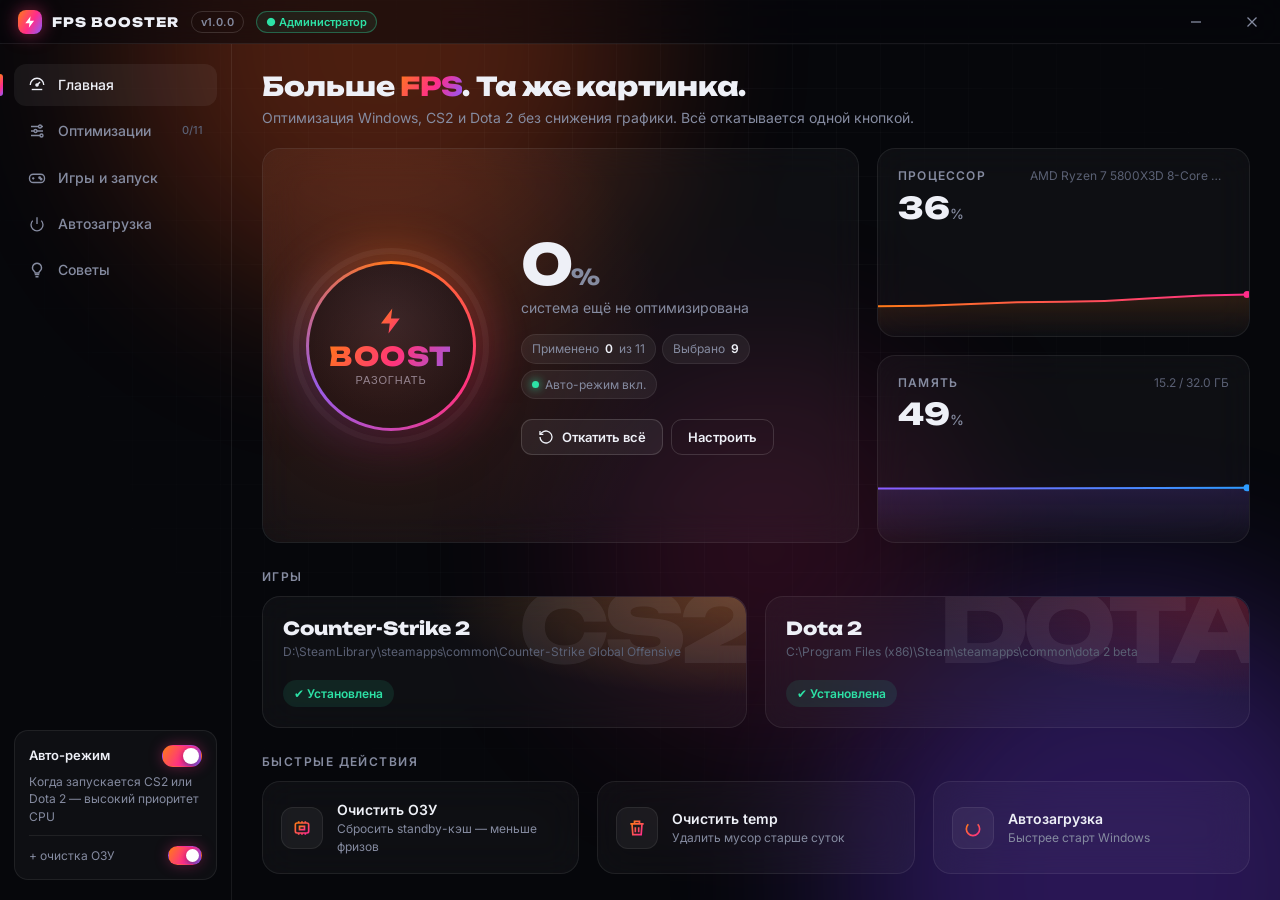
==== fps_booster/ui/index.html @ b32ee689 "Add FPS Booster app for CS2 and Dota 2 Windows app that raises FPS and overall PC responsiveness wit" ====
<!doctype html>
<html lang="ru">
<head>
<meta charset="utf-8">
<meta name="viewport" content="width=device-width, initial-scale=1">
<title>FPS Booster</title>
<link rel="preconnect" href="https://fonts.googleapis.com">
<link rel="preconnect" href="https://fonts.gstatic.com" crossorigin>
<link href="https://fonts.googleapis.com/css2?family=Inter:wght@400;500;600;700&family=Unbounded:wght@600;800&display=swap" rel="stylesheet">
<style>
:root {
  --bg: #06070b;
  --panel: rgba(255, 255, 255, .035);
  --panel-2: rgba(255, 255, 255, .06);
  --border: rgba(255, 255, 255, .075);
  --border-strong: rgba(255, 255, 255, .14);
  --text: #eef0f7;
  --muted: #858ba0;
  --dim: #5a6074;
  --a1: #ff7a18;
  --a2: #ff2d8a;
  --a3: #8b5cff;
  --good: #2de2a6;
  --bad: #ff4d6d;
  --warn: #ffc24b;
  --grad: linear-gradient(120deg, var(--a1), var(--a2) 55%, var(--a3));
  --radius: 18px;
  --font: "Inter", "Segoe UI Variable Text", "Segoe UI", system-ui, sans-serif;
  --display: "Unbounded", "Segoe UI Variable Display", "Segoe UI", sans-serif;
}
* { box-sizing: border-box; margin: 0; padding: 0; }
html, body { height: 100%; }
body {
  background: var(--bg);
  color: var(--text);
  font: 14px/1.45 var(--font);
  overflow: hidden;
  user-select: none;
  -webkit-font-smoothing: antialiased;
}
/* фон: мягкие цветные пятна + сетка */
.backdrop { position: fixed; inset: 0; z-index: -1; overflow: hidden; }
.blob { position: absolute; border-radius: 50%; filter: blur(90px); opacity: .55; animation: drift 22s ease-in-out infinite alternate; }
.blob.b1 { width: 520px; height: 520px; background: #ff5a1f; top: -220px; left: 120px; opacity: .28; }
.blob.b2 { width: 560px; height: 560px; background: #7b3dff; bottom: -260px; right: -120px; opacity: .3; animation-delay: -8s; }
.blob.b3 { width: 380px; height: 380px; background: #ff2d8a; top: 40%; left: 45%; opacity: .14; animation-delay: -14s; }
@keyframes drift { to { transform: translate(60px, 40px) scale(1.12); } }
.grid {
  position: absolute; inset: 0;
  background-image: linear-gradient(rgba(255,255,255,.025) 1px, transparent 1px),
                    linear-gradient(90deg, rgba(255,255,255,.025) 1px, transparent 1px);
  background-size: 44px 44px;
  mask-image: radial-gradient(ellipse at 50% 30%, #000 20%, transparent 75%);
}

/* каркас */
.app { display: grid; grid-template-rows: 44px 1fr; height: 100vh; }
.titlebar {
  display: flex; align-items: center; gap: 12px; padding: 0 6px 0 18px;
  border-bottom: 1px solid var(--border);
  background: rgba(6, 7, 11, .55); backdrop-filter: blur(20px);
}
.logo { display: flex; align-items: center; gap: 10px; font: 800 13px var(--display); letter-spacing: .08em; }
.logo-mark {
  width: 24px; height: 24px; border-radius: 8px; background: var(--grad);
  display: grid; place-items: center; box-shadow: 0 0 18px rgba(255, 60, 120, .5);
}
.logo-mark svg { width: 14px; height: 14px; }
.badge {
  font: 600 11px var(--font); padding: 3px 9px; border-radius: 99px;
  border: 1px solid var(--border-strong); color: var(--muted);
}
.badge.good { color: var(--good); border-color: rgba(45, 226, 166, .35); background: rgba(45, 226, 166, .08); }
.badge.warn { color: var(--warn); border-color: rgba(255, 194, 75, .35); background: rgba(255, 194, 75, .08); }
.titlebar .spacer { flex: 1; align-self: stretch; }
.win-btn {
  width: 44px; height: 32px; border: 0; border-radius: 8px; background: transparent;
  color: var(--muted); display: grid; place-items: center; cursor: pointer; transition: .15s;
}
.win-btn:hover { background: var(--panel-2); color: var(--text); }
.win-btn.close:hover { background: #e81123; color: #fff; }

.body { display: grid; grid-template-columns: 232px 1fr; min-height: 0; }

/* боковое меню */
.sidebar { padding: 20px 14px; display: flex; flex-direction: column; gap: 4px; border-right: 1px solid var(--border); }
.nav {
  display: flex; align-items: center; gap: 12px; padding: 11px 14px; border-radius: 12px;
  color: var(--muted); cursor: pointer; font-weight: 500; transition: .18s; position: relative;
}
.nav svg { width: 18px; height: 18px; flex: none; }
.nav:hover { color: var(--text); background: var(--panel); }
.nav.active { color: var(--text); background: var(--panel-2); }
.nav.active::before {
  content: ""; position: absolute; left: -14px; top: 10px; bottom: 10px; width: 3px;
  border-radius: 0 3px 3px 0; background: var(--grad);
}
.nav .count { margin-left: auto; font-size: 11px; color: var(--dim); }
.side-foot { margin-top: auto; }
.auto-card {
  padding: 14px; border-radius: 14px; background: var(--panel); border: 1px solid var(--border);
}
.auto-card .row { display: flex; align-items: center; justify-content: space-between; gap: 10px; }
.auto-card h4 { font-size: 13px; font-weight: 600; }
.auto-card p { font-size: 12px; color: var(--muted); margin-top: 6px; }
.auto-card .sub { margin-top: 10px; padding-top: 10px; border-top: 1px solid var(--border); font-size: 12px; color: var(--muted); }

/* переключатель */
.switch { position: relative; width: 40px; height: 22px; flex: none; cursor: pointer; }
.switch input { display: none; }
.switch i {
  position: absolute; inset: 0; border-radius: 99px; background: rgba(255,255,255,.1);
  transition: .25s; border: 1px solid var(--border);
}
.switch i::after {
  content: ""; position: absolute; top: 2px; left: 2px; width: 16px; height: 16px; border-radius: 50%;
  background: #fff; transition: .25s cubic-bezier(.4, 1.4, .6, 1); box-shadow: 0 2px 6px rgba(0,0,0,.4);
}
.switch input:checked + i { background: var(--grad); border-color: transparent; box-shadow: 0 0 14px rgba(255, 45, 138, .35); }
.switch input:checked + i::after { transform: translateX(18px); }
.switch input:disabled + i { opacity: .35; cursor: not-allowed; }
.switch.sm { width: 34px; height: 19px; }
.switch.sm i::after { width: 13px; height: 13px; }
.switch.sm input:checked + i::after { transform: translateX(15px); }

/* страницы */
.main { overflow-y: auto; padding: 26px 30px 30px; scroll-behavior: smooth; }
.main::-webkit-scrollbar { width: 10px; }
.main::-webkit-scrollbar-thumb { background: rgba(255,255,255,.08); border-radius: 10px; border: 3px solid transparent; background-clip: padding-box; }
.page { display: none; animation: enter .45s cubic-bezier(.2, .8, .2, 1); }
.page.active { display: block; }
@keyframes enter { from { opacity: 0; transform: translateY(10px); } }
.page-head { display: flex; align-items: flex-end; justify-content: space-between; gap: 16px; margin-bottom: 20px; }
h1 { font: 800 26px var(--display); letter-spacing: -.01em; }
h1 .g, .g { background: var(--grad); -webkit-background-clip: text; background-clip: text; color: transparent; }
.lead { color: var(--muted); margin-top: 6px; }
h3 { font: 600 12px var(--font); text-transform: uppercase; letter-spacing: .12em; color: var(--muted); margin: 26px 0 12px; }

.card {
  background: var(--panel); border: 1px solid var(--border); border-radius: var(--radius);
  backdrop-filter: blur(18px); position: relative;
}

/* главная */
.dash { display: grid; grid-template-columns: 1.6fr 1fr; gap: 18px; }
.hero { padding: 28px; display: flex; align-items: center; gap: 30px; overflow: hidden; }
.hero::after {
  content: ""; position: absolute; inset: 0; border-radius: inherit; pointer-events: none;
  background: radial-gradient(circle at 20% 50%, rgba(255, 90, 40, .16), transparent 55%);
}
.boost-wrap { position: relative; width: 200px; height: 200px; flex: none; }
.ring-svg { position: absolute; inset: 0; transform: rotate(-90deg); }
.ring-svg circle { fill: none; stroke-width: 6; }
.ring-svg .track { stroke: rgba(255,255,255,.06); }
.ring-svg .val { stroke: url(#ringGrad); stroke-linecap: round; transition: stroke-dashoffset 1.2s cubic-bezier(.2, .8, .2, 1); filter: drop-shadow(0 0 6px rgba(255, 60, 130, .6)); }
.boost {
  position: absolute; inset: 18px; border-radius: 50%; border: 0; cursor: pointer;
  background: radial-gradient(circle at 50% 35%, #1b1d27, #0b0c12 70%);
  color: var(--text); display: grid; place-items: center; isolation: isolate;
  transition: transform .25s cubic-bezier(.3, 1.5, .5, 1);
  box-shadow: 0 20px 50px rgba(0,0,0,.5), inset 0 1px 0 rgba(255,255,255,.08);
}
.boost::before {
  content: ""; position: absolute; inset: -3px; border-radius: 50%; z-index: -1;
  background: conic-gradient(from 0deg, var(--a1), var(--a2), var(--a3), var(--a1));
  animation: spin 4s linear infinite;
}
.boost::after {
  content: ""; position: absolute; inset: 0; border-radius: 50%; z-index: -1;
  background: radial-gradient(circle at 50% 35%, #1b1d27, #0b0c12 70%);
}
.boost-glow {
  position: absolute; inset: 10px; border-radius: 50%; background: conic-gradient(var(--a1), var(--a2), var(--a3), var(--a1));
  filter: blur(26px); opacity: .45; animation: spin 4s linear infinite, pulse 2.6s ease-in-out infinite;
}
@keyframes spin { to { transform: rotate(360deg); } }
@keyframes pulse { 50% { opacity: .75; } }
.boost:hover { transform: scale(1.04); }
.boost:active { transform: scale(.97); }
.boost .label { font: 800 26px var(--display); letter-spacing: .06em; background: var(--grad); -webkit-background-clip: text; background-clip: text; color: transparent; }
.boost .sub { font-size: 11px; color: var(--muted); margin-top: 2px; letter-spacing: .08em; text-transform: uppercase; }
.boost .inner { display: grid; justify-items: center; }
.boost svg.bolt { width: 30px; height: 30px; margin-bottom: 4px; }
.boost.busy::before { animation-duration: .8s; }
.boost.busy .boost-glow { animation-duration: .8s; }
.boost:disabled { cursor: progress; }
.hero-info { position: relative; z-index: 1; min-width: 0; }
.score { font: 800 56px/1 var(--display); letter-spacing: -.03em; }
.score small { font-size: 22px; color: var(--muted); }
.hero-info .lbl { color: var(--muted); margin-top: 6px; }
.hero-info .chips { display: flex; flex-wrap: wrap; gap: 6px; margin-top: 16px; }
.chip {
  font-size: 12px; padding: 5px 10px; border-radius: 99px; background: var(--panel-2);
  border: 1px solid var(--border); color: var(--muted); display: inline-flex; align-items: center; gap: 6px;
}
.chip b { color: var(--text); font-weight: 600; }
.dot { width: 7px; height: 7px; border-radius: 50%; background: var(--dim); display: inline-block; }
.dot.on { background: var(--good); box-shadow: 0 0 10px var(--good); animation: blink 1.6s infinite; }
@keyframes blink { 50% { opacity: .45; } }
.hero-actions { display: flex; gap: 8px; margin-top: 20px; }

.btn {
  border: 1px solid var(--border-strong); background: var(--panel-2); color: var(--text);
  padding: 9px 16px; border-radius: 11px; font: 600 13px var(--font); cursor: pointer;
  display: inline-flex; align-items: center; gap: 8px; transition: .18s; white-space: nowrap;
}
.btn svg { width: 16px; height: 16px; }
.btn:hover { background: rgba(255,255,255,.1); transform: translateY(-1px); }
.btn:disabled { opacity: .45; pointer-events: none; }
.btn.primary { background: var(--grad); border-color: transparent; color: #fff; box-shadow: 0 8px 24px rgba(255, 45, 138, .3); }
.btn.ghost { background: transparent; }

.stats { display: grid; grid-template-rows: 1fr 1fr; gap: 18px; }
.stat { padding: 18px 20px 0; overflow: hidden; display: flex; flex-direction: column; }
.stat .top { display: flex; justify-content: space-between; align-items: baseline; }
.stat .name { color: var(--muted); font-size: 12px; font-weight: 600; letter-spacing: .1em; text-transform: uppercase; }
.stat .val { font: 800 30px var(--display); margin-top: 4px; }
.stat .val small { font-size: 14px; color: var(--muted); font-family: var(--font); font-weight: 500; }
.stat .meta { color: var(--dim); font-size: 12px; white-space: nowrap; overflow: hidden; text-overflow: ellipsis; max-width: 60%; }
.stat canvas { width: calc(100% + 40px); margin: auto -20px 0; flex: 1; min-height: 60px; max-height: 110px; display: block; }

.games { display: grid; grid-template-columns: 1fr 1fr; gap: 18px; }
.game {
  padding: 20px; overflow: hidden; min-height: 132px; display: flex; flex-direction: column; justify-content: space-between;
}
.game::before {
  content: ""; position: absolute; inset: 0; border-radius: inherit; opacity: .9; pointer-events: none;
}
.game.cs2::before { background: radial-gradient(120% 140% at 100% 0%, rgba(255, 170, 40, .28), transparent 55%); }
.game.dota2::before { background: radial-gradient(120% 140% at 100% 0%, rgba(230, 40, 40, .3), transparent 55%); }
.game .emblem {
  position: absolute; right: -10px; top: -18px; font: 800 96px/1 var(--display); letter-spacing: -.06em;
  opacity: .07; pointer-events: none;
}
.game .gname { font: 800 18px var(--display); position: relative; }
.game .gpath { font-size: 12px; color: var(--dim); margin-top: 4px; white-space: nowrap; overflow: hidden; text-overflow: ellipsis; position: relative; }
.game .gstatus { display: flex; gap: 8px; flex-wrap: wrap; position: relative; margin-top: 16px; }
.pill { font-size: 12px; font-weight: 600; padding: 5px 11px; border-radius: 99px; display: inline-flex; align-items: center; gap: 7px; }
.pill.good { background: rgba(45, 226, 166, .1); color: var(--good); }
.pill.bad { background: rgba(255, 77, 109, .1); color: var(--bad); }
.pill.hot { background: var(--grad); color: #fff; box-shadow: 0 6px 18px rgba(255, 45, 138, .35); }
.pill.mut { background: var(--panel-2); color: var(--muted); }

.quick { display: grid; grid-template-columns: repeat(3, 1fr); gap: 18px; }
.tile { padding: 18px; cursor: pointer; transition: .2s; display: flex; gap: 14px; align-items: center; }
.tile:hover { border-color: var(--border-strong); transform: translateY(-2px); background: var(--panel-2); }
.tile .ic {
  width: 42px; height: 42px; border-radius: 12px; display: grid; place-items: center; flex: none;
  background: rgba(255,255,255,.05); border: 1px solid var(--border);
}
.tile .ic svg { width: 20px; height: 20px; }
.tile h4 { font-size: 14px; font-weight: 600; }
.tile p { font-size: 12px; color: var(--muted); }

.feed { padding: 6px 0; max-height: 240px; overflow-y: auto; font-size: 13px; }
.feed::-webkit-scrollbar { width: 8px; }
.feed::-webkit-scrollbar-thumb { background: rgba(255,255,255,.08); border-radius: 8px; }
.feed .ln { display: flex; gap: 12px; padding: 6px 18px; animation: enter .3s; }
.feed .ln .t { color: var(--dim); font-variant-numeric: tabular-nums; flex: none; font-size: 12px; padding-top: 1px; }
.feed .ln.ok .m { color: var(--good); }
.feed .ln.err .m { color: var(--bad); }
.feed .ln.warn .m { color: var(--warn); }
.feed .ln.head .m { font-weight: 700; background: var(--grad); -webkit-background-clip: text; background-clip: text; color: transparent; }
.feed .empty { color: var(--dim); padding: 14px 18px; }

/* оптимизации */
.tw-grid { display: grid; grid-template-columns: 1fr 1fr; gap: 12px; }
.tw {
  padding: 16px 18px; display: flex; gap: 14px; align-items: flex-start; transition: .2s; cursor: pointer;
}
.tw:hover { border-color: var(--border-strong); }
.tw.on { border-color: rgba(255, 60, 130, .35); background: linear-gradient(135deg, rgba(255, 110, 40, .07), rgba(139, 92, 255, .06)); }
.tw.off-avail { opacity: .45; cursor: default; }
.tw .body2 { flex: 1; min-width: 0; }
.tw h4 { font-size: 14px; font-weight: 600; }
.tw .tags { display: flex; gap: 6px; flex-wrap: wrap; margin-top: 7px; }
.tw .tags:empty { display: none; }
.tw p { font-size: 12.5px; color: var(--muted); margin-top: 5px; }
.tag { font-size: 10.5px; font-weight: 600; padding: 2px 7px; border-radius: 6px; background: var(--panel-2); color: var(--muted); letter-spacing: .02em; }
.tag.applied { background: rgba(45, 226, 166, .12); color: var(--good); }
.tag.lock { background: rgba(255, 194, 75, .12); color: var(--warn); }

/* игры */
.launch { padding: 20px; margin-bottom: 14px; }
.launch-row { display: flex; gap: 10px; margin-top: 14px; }
.code {
  flex: 1; font: 500 14px "Cascadia Code", Consolas, monospace; padding: 12px 14px; border-radius: 12px;
  background: rgba(0,0,0,.35); border: 1px solid var(--border); color: #ffd3b0; user-select: text;
}
.notes { margin-top: 12px; display: grid; gap: 6px; }
.notes div { font-size: 13px; color: var(--muted); }
.notes code { font-family: Consolas, monospace; color: var(--text); background: var(--panel-2); padding: 1px 6px; border-radius: 6px; }
.howto { display: flex; gap: 10px; align-items: center; flex-wrap: wrap; color: var(--muted); font-size: 13px; }
.howto span.k { color: var(--text); background: var(--panel-2); padding: 3px 9px; border-radius: 8px; border: 1px solid var(--border); }
.callout {
  padding: 14px 16px; border-radius: 14px; border: 1px solid rgba(255, 194, 75, .25); background: rgba(255, 194, 75, .06);
  color: #ffe2a6; font-size: 13px; margin-top: 16px; display: flex; gap: 10px;
}

/* автозагрузка */
.search {
  width: 280px; padding: 10px 14px 10px 38px; border-radius: 12px; border: 1px solid var(--border);
  background: var(--panel) url("data:image/svg+xml,%3Csvg xmlns='http://www.w3.org/2000/svg' width='16' height='16' fill='none' stroke='%23858ba0' stroke-width='2' viewBox='0 0 24 24'%3E%3Ccircle cx='11' cy='11' r='7'/%3E%3Cpath d='m20 20-3.5-3.5'/%3E%3C/svg%3E") 13px center no-repeat;
  color: var(--text); font: 14px var(--font); outline: none; transition: .2s;
}
.search:focus { border-color: rgba(255, 60, 130, .5); box-shadow: 0 0 0 4px rgba(255, 45, 138, .1); }
.st-list { display: grid; gap: 8px; }
.st { padding: 12px 16px; display: flex; align-items: center; gap: 14px; }
.st .av {
  width: 36px; height: 36px; border-radius: 10px; flex: none; display: grid; place-items: center;
  font: 800 14px var(--display); color: #fff;
}
.st .info { flex: 1; min-width: 0; }
.st .info b { font-weight: 600; }
.st .info div { font-size: 12px; color: var(--dim); white-space: nowrap; overflow: hidden; text-overflow: ellipsis; }
.st.disabled .info b { color: var(--muted); }

/* советы */
.tips { display: grid; grid-template-columns: repeat(2, 1fr); gap: 14px; }
.tip { padding: 20px; }
.tip .num { font: 800 13px var(--display); background: var(--grad); -webkit-background-clip: text; background-clip: text; color: transparent; }
.tip h4 { font-size: 15px; margin: 6px 0 6px; }
.tip p, .tip li { font-size: 13px; color: var(--muted); }
.tip ul { padding-left: 18px; margin-top: 4px; }
.tip .big { font: 800 13px var(--font); color: var(--good); margin-top: 10px; }
.nots { padding: 20px; margin-top: 14px; }
.nots ul { list-style: none; display: grid; grid-template-columns: 1fr 1fr; gap: 8px 20px; margin-top: 10px; }
.nots li { font-size: 13px; color: var(--muted); display: flex; gap: 8px; }
.nots li::before { content: "✕"; color: var(--bad); font-weight: 700; }

/* модалка и тосты */
.modal-bg {
  position: fixed; inset: 0; background: rgba(3, 4, 8, .6); backdrop-filter: blur(8px);
  display: none; place-items: center; z-index: 50; animation: fade .25s;
}
.modal-bg.show { display: grid; }
@keyframes fade { from { opacity: 0; } }
.modal {
  width: 440px; padding: 30px; text-align: center; border-radius: 24px;
  background: linear-gradient(180deg, rgba(30, 32, 44, .95), rgba(14, 15, 22, .95));
  border: 1px solid var(--border-strong); box-shadow: 0 40px 100px rgba(0,0,0,.6);
  animation: pop .45s cubic-bezier(.2, 1.4, .4, 1);
}
@keyframes pop { from { transform: scale(.85); opacity: 0; } }
.check { width: 84px; height: 84px; margin: 0 auto 16px; border-radius: 50%; background: var(--grad); display: grid; place-items: center; box-shadow: 0 0 40px rgba(255, 45, 138, .5); }
.check svg { width: 40px; height: 40px; stroke-dasharray: 40; stroke-dashoffset: 40; animation: draw .6s .25s forwards; }
@keyframes draw { to { stroke-dashoffset: 0; } }
.modal h2 { font: 800 22px var(--display); }
.modal p { color: var(--muted); margin-top: 8px; }
.modal .errs { text-align: left; margin-top: 14px; font-size: 12.5px; color: var(--bad); background: rgba(255, 77, 109, .07); border-radius: 12px; padding: 10px 14px; max-height: 140px; overflow: auto; }
.modal .btns { display: flex; justify-content: center; gap: 10px; margin-top: 22px; }
.toasts { position: fixed; right: 22px; bottom: 22px; display: grid; gap: 10px; z-index: 60; }
.toast {
  padding: 12px 16px; border-radius: 14px; background: rgba(24, 26, 36, .92); border: 1px solid var(--border-strong);
  backdrop-filter: blur(16px); box-shadow: 0 16px 40px rgba(0,0,0,.45); display: flex; gap: 10px; align-items: center;
  animation: slide .35s cubic-bezier(.2, 1.2, .4, 1); font-weight: 500; max-width: 360px;
}
.toast.out { animation: slideout .3s forwards; }
.toast .dot { flex: none; }
@keyframes slide { from { transform: translateX(40px); opacity: 0; } }
@keyframes slideout { to { transform: translateX(40px); opacity: 0; } }

@media (max-width: 1080px) {
  .dash, .games, .tw-grid, .tips { grid-template-columns: 1fr; }
  .quick { grid-template-columns: 1fr; }
}
</style>
</head>
<body>
<div class="backdrop"><div class="blob b1"></div><div class="blob b2"></div><div class="blob b3"></div><div class="grid"></div></div>

<svg width="0" height="0" style="position:absolute">
  <defs>
    <linearGradient id="ringGrad" x1="0" y1="0" x2="1" y2="1">
      <stop offset="0" stop-color="#ff7a18"/><stop offset=".55" stop-color="#ff2d8a"/><stop offset="1" stop-color="#8b5cff"/>
    </linearGradient>
    <linearGradient id="iconGrad" x1="0" y1="0" x2="1" y2="1">
      <stop offset="0" stop-color="#ff7a18"/><stop offset="1" stop-color="#ff2d8a"/>
    </linearGradient>
  </defs>
</svg>

<div class="app">
  <header class="titlebar pywebview-drag-region">
    <div class="logo">
      <div class="logo-mark"><svg viewBox="0 0 24 24" fill="#fff"><path d="M13 2 4 14h7l-1 8 9-12h-7z"/></svg></div>
      FPS BOOSTER
    </div>
    <span class="badge" id="verBadge">v1.0</span>
    <span class="badge" id="adminBadge">…</span>
    <div class="spacer pywebview-drag-region"></div>
    <button class="win-btn" onclick="api('minimize')" title="Свернуть">
      <svg width="12" height="12" viewBox="0 0 12 12"><path d="M1 6h10" stroke="currentColor" stroke-width="1.3"/></svg>
    </button>
    <button class="win-btn close" onclick="api('close')" title="Закрыть">
      <svg width="12" height="12" viewBox="0 0 12 12"><path d="m1.5 1.5 9 9m0-9-9 9" stroke="currentColor" stroke-width="1.3"/></svg>
    </button>
  </header>

  <div class="body">
    <nav class="sidebar">
      <div class="nav active" data-page="home">
        <svg viewBox="0 0 24 24" fill="none" stroke="currentColor" stroke-width="1.8"><path d="M3 12a9 9 0 1 1 18 0"/><path d="m12 12 4-4"/><circle cx="12" cy="12" r="1.5" fill="currentColor"/><path d="M5 18h14"/></svg>
        Главная
      </div>
      <div class="nav" data-page="tweaks">
        <svg viewBox="0 0 24 24" fill="none" stroke="currentColor" stroke-width="1.8"><path d="M4 6h10M18 6h2M4 12h4M12 12h8M4 18h12M20 18h0"/><circle cx="16" cy="6" r="2"/><circle cx="10" cy="12" r="2"/><circle cx="18" cy="18" r="2"/></svg>
        Оптимизации <span class="count" id="twCount"></span>
      </div>
      <div class="nav" data-page="games">
        <svg viewBox="0 0 24 24" fill="none" stroke="currentColor" stroke-width="1.8"><rect x="2" y="7" width="20" height="11" rx="5"/><path d="M7 11v3M5.5 12.5h3"/><circle cx="15.5" cy="11.5" r="1" fill="currentColor"/><circle cx="17.5" cy="13.5" r="1" fill="currentColor"/></svg>
        Игры и запуск
      </div>
      <div class="nav" data-page="startup">
        <svg viewBox="0 0 24 24" fill="none" stroke="currentColor" stroke-width="1.8"><path d="M12 3v9"/><path d="M6.3 7.5a8 8 0 1 0 11.4 0"/></svg>
        Автозагрузка
      </div>
      <div class="nav" data-page="tips">
        <svg viewBox="0 0 24 24" fill="none" stroke="currentColor" stroke-width="1.8"><path d="M9 18h6M10 21h4"/><path d="M12 3a6 6 0 0 0-3.6 10.8c.8.6 1.1 1.3 1.1 2.2h5c0-.9.3-1.6 1.1-2.2A6 6 0 0 0 12 3Z"/></svg>
        Советы
      </div>

      <div class="side-foot">
        <div class="auto-card">
          <div class="row"><h4>Авто-режим</h4>
            <label class="switch"><input type="checkbox" id="watchSw"><i></i></label></div>
          <p>Когда запускается CS2 или Dota 2 — высокий приоритет CPU</p>
          <div class="row sub"><span>+ очистка ОЗУ</span>
            <label class="switch sm"><input type="checkbox" id="purgeSw"><i></i></label></div>
        </div>
      </div>
    </nav>

    <main class="main">
      <!-- ГЛАВНАЯ -->
      <section class="page active" id="page-home">
        <div class="page-head">
          <div>
            <h1>Больше <span class="g">FPS</span>. Та же картинка.</h1>
            <p class="lead">Оптимизация Windows, CS2 и Dota 2 без снижения графики. Всё откатывается одной кнопкой.</p>
          </div>
        </div>

        <div class="dash">
          <div class="card hero">
            <div class="boost-wrap">
              <svg class="ring-svg" viewBox="0 0 200 200"><circle class="track" cx="100" cy="100" r="95"/><circle class="val" id="ring" cx="100" cy="100" r="95" stroke-dasharray="597" stroke-dashoffset="597"/></svg>
              <div class="boost-glow"></div>
              <button class="boost" id="boostBtn">
                <div class="inner">
                  <svg class="bolt" viewBox="0 0 24 24" fill="url(#iconGrad)"><path d="M13 2 4 14h7l-1 8 9-12h-7z"/></svg>
                  <span class="label" id="boostLabel">BOOST</span>
                  <span class="sub" id="boostSub">разогнать</span>
                </div>
              </button>
            </div>
            <div class="hero-info">
              <div class="score"><span id="score">0</span><small>%</small></div>
              <div class="lbl" id="scoreLbl">системы оптимизировано</div>
              <div class="chips" id="heroChips"></div>
              <div class="hero-actions">
                <button class="btn" id="revertBtn">
                  <svg viewBox="0 0 24 24" fill="none" stroke="currentColor" stroke-width="2"><path d="M3 12a9 9 0 1 0 3-6.7L3 8"/><path d="M3 3v5h5"/></svg>
                  Откатить всё</button>
                <button class="btn ghost" onclick="go('tweaks')">Настроить</button>
              </div>
            </div>
          </div>

          <div class="stats">
            <div class="card stat">
              <div class="top"><span class="name">Процессор</span><span class="meta" id="cpuName"></span></div>
              <div class="val"><span id="cpuVal">0</span><small>%</small></div>
              <canvas id="cpuChart"></canvas>
            </div>
            <div class="card stat">
              <div class="top"><span class="name">Память</span><span class="meta" id="ramMeta"></span></div>
              <div class="val"><span id="ramVal">0</span><small>%</small></div>
              <canvas id="ramChart"></canvas>
            </div>
          </div>
        </div>

        <h3>Игры</h3>
        <div class="games" id="gameCards"></div>

        <h3>Быстрые действия</h3>
        <div class="quick">
          <div class="card tile" id="qPurge">
            <div class="ic"><svg viewBox="0 0 24 24" fill="none" stroke="url(#iconGrad)" stroke-width="2"><rect x="4" y="6" width="16" height="12" rx="2"/><path d="M8 6V4M12 6V4M16 6V4M8 20v-2M12 20v-2M16 20v-2"/><path d="M9 10h6v4H9z"/></svg></div>
            <div><h4>Очистить ОЗУ</h4><p>Сбросить standby-кэш — меньше фризов</p></div>
          </div>
          <div class="card tile" id="qTemp">
            <div class="ic"><svg viewBox="0 0 24 24" fill="none" stroke="url(#iconGrad)" stroke-width="2"><path d="M4 7h16M10 11v6M14 11v6"/><path d="M6 7l1 13h10l1-13M9 7V4h6v3"/></svg></div>
            <div><h4>Очистить temp</h4><p>Удалить мусор старше суток</p></div>
          </div>
          <div class="card tile" onclick="go('startup')">
            <div class="ic"><svg viewBox="0 0 24 24" fill="none" stroke="url(#iconGrad)" stroke-width="2"><path d="M12 3v9"/><path d="M6.3 7.5a8 8 0 1 0 11.4 0"/></svg></div>
            <div><h4>Автозагрузка</h4><p>Быстрее старт Windows</p></div>
          </div>
        </div>

        <h3>Журнал</h3>
        <div class="card feed" id="feed"><div class="empty">Здесь появятся действия программы</div></div>
      </section>

      <!-- ОПТИМИЗАЦИИ -->
      <section class="page" id="page-tweaks">
        <div class="page-head">
          <div>
            <h1>Оптимизации</h1>
            <p class="lead">Выберите, что применить кнопкой BOOST. Ни один пункт не снижает качество графики в играх.</p>
          </div>
          <div style="display:flex;gap:8px">
            <button class="btn ghost" id="selAll">Выбрать все</button>
            <button class="btn primary" id="boost2">
              <svg viewBox="0 0 24 24" fill="#fff"><path d="M13 2 4 14h7l-1 8 9-12h-7z"/></svg>BOOST</button>
          </div>
        </div>
        <h3 style="margin-top:4px">Для игр</h3>
        <div class="tw-grid" id="twGame"></div>
        <h3>Для всего ПК</h3>
        <div class="tw-grid" id="twSystem"></div>
      </section>

      <!-- ИГРЫ -->
      <section class="page" id="page-games">
        <div class="page-head">
          <div>
            <h1>Параметры запуска</h1>
            <p class="lead">Эти параметры ускоряют запуск и работу игры, но не меняют графику.</p>
          </div>
        </div>
        <div class="howto" style="margin-bottom:16px">
          <span class="k">Steam</span>→<span class="k">Библиотека</span>→<span class="k">ПКМ по игре</span>→<span class="k">Свойства</span>→<span class="k">Параметры запуска</span>
        </div>
        <div id="launchCards"></div>
        <div class="callout">⚠ <span>Не добавляйте <b>-high</b> и <b>-threads</b>: Valve их не рекомендует, в CS2 они могут даже снизить FPS. Высокий приоритет безопасно выставит авто-режим этой программы.</span></div>
      </section>

      <!-- АВТОЗАГРУЗКА -->
      <section class="page" id="page-startup">
        <div class="page-head">
          <div>
            <h1>Автозагрузка</h1>
            <p class="lead">Меньше программ при старте — быстрее Windows и больше свободной памяти для игры.</p>
          </div>
          <input class="search" id="stSearch" placeholder="Поиск программы">
        </div>
        <div class="st-list" id="stList"></div>
      </section>

      <!-- СОВЕТЫ -->
      <section class="page" id="page-tips">
        <div class="page-head">
          <div>
            <h1>Ещё больше <span class="g">FPS</span></h1>
            <p class="lead">То, что программа не может сделать за вас, но что даёт реальный прирост без потери качества.</p>
          </div>
        </div>
        <div class="tips">
          <div class="card tip"><div class="num">01</div><h4>Включите XMP / EXPO в BIOS</h4>
            <p>Без этого оперативка часто работает на 2133–2666 МГц вместо заявленных 3200–6000. CS2 и Dota 2 очень зависят от памяти.</p>
            <div class="big">до +20–30% FPS</div></div>
          <div class="card tip"><div class="num">02</div><h4>Свежий драйвер видеокарты</h4>
            <p>NVIDIA / AMD / Intel регулярно выпускают оптимизации под CS2. Ставьте «чистую установку».</p>
            <div class="big">+5–15% в новых патчах</div></div>
          <div class="card tip"><div class="num">03</div><h4>Панель управления NVIDIA</h4>
            <ul><li>Электропитание — «Максимальная производительность»</li><li>Режим низкой задержки — «Вкл.»</li><li>Потоковая оптимизация — «Вкл.»</li><li>В CS2: NVIDIA Reflex — «Включено»</li></ul></div>
          <div class="card tip"><div class="num">04</div><h4>AMD Adrenalin</h4>
            <ul><li>Radeon Anti-Lag — вкл.</li><li>Radeon Chill — выкл.</li><li>Профиль «Киберспорт» без понижения качества</li></ul></div>
          <div class="card tip"><div class="num">05</div><h4>Полноэкранный режим</h4>
            <p>«Во весь экран» даёт меньше задержку и чуть больше FPS, чем «окно без рамки».</p></div>
          <div class="card tip"><div class="num">06</div><h4>Ноутбук</h4>
            <p>Играйте от сети, включите режим производительности в Armoury Crate / Lenovo Vantage / MSI Center. Следите за температурой — перегрев режет частоты сильнее всего.</p></div>
        </div>
        <div class="card nots"><h4>Что программа специально НЕ делает</h4>
          <ul>
            <li>Не понижает графику и разрешение</li>
            <li>Не трогает файлы игры — только autoexec.cfg (безопасно для VAC)</li>
            <li>Не ставит realtime-приоритет — он вешает звук и мышь</li>
            <li>Не отключает Защитник Windows и обновления</li>
          </ul></div>
      </section>
    </main>
  </div>
</div>

<div class="modal-bg" id="modal"><div class="modal" id="modalBox"></div></div>
<div class="toasts" id="toasts"></div>

<script>
const $ = (s, r = document) => r.querySelector(s);
const $$ = (s, r = document) => [...r.querySelectorAll(s)];
const esc = s => String(s).replace(/[&<>"']/g, c => ({ "&": "&amp;", "<": "&lt;", ">": "&gt;", '"': "&quot;", "'": "&#39;" }[c]));
const fmtGB = b => (b / 2 ** 30).toFixed(1);

let S = null;           // состояние из Python
let logCursor = 0;
let busy = false;
const cpuHist = [], ramHist = [];

function api(name, ...args) {
  if (window.pywebview && window.pywebview.api) return window.pywebview.api[name](...args);
  return Promise.resolve(Mock[name] ? Mock[name](...args) : null);
}

/* навигация */
function go(page) {
  $$(".nav").forEach(n => n.classList.toggle("active", n.dataset.page === page));
  $$(".page").forEach(p => p.classList.toggle("active", p.id === "page-" + page));
  $(".main").scrollTop = 0;
  if (page === "startup") loadStartup();
}
$$(".nav").forEach(n => n.addEventListener("click", () => go(n.dataset.page)));

/* тосты */
function toast(msg, kind = "ok") {
  const el = document.createElement("div");
  el.className = "toast";
  const color = { ok: "var(--good)", err: "var(--bad)", warn: "var(--warn)" }[kind] || "var(--good)";
  el.innerHTML = `<span class="dot" style="background:${color};box-shadow:0 0 10px ${color}"></span>${esc(msg)}`;
  $("#toasts").appendChild(el);
  setTimeout(() => { el.classList.add("out"); setTimeout(() => el.remove(), 300); }, 3200);
}

/* модалка */
function modal(html) { $("#modalBox").innerHTML = html; $("#modal").classList.add("show"); }
function closeModal() { $("#modal").classList.remove("show"); }
$("#modal").addEventListener("click", e => { if (e.target.id === "modal") closeModal(); });

/* отрисовка */
function renderAll() {
  $("#verBadge").textContent = "v" + S.version;
  const ab = $("#adminBadge");
  ab.textContent = S.admin ? "● Администратор" : "● Без прав админа";
  ab.className = "badge " + (S.admin ? "good" : "warn");
  $("#cpuName").textContent = `${S.cpu_name} · ${S.cores} потоков`;
  $("#watchSw").checked = S.settings.watch;
  $("#purgeSw").checked = S.settings.purge_on_start;
  renderTweaks(); renderGames(); renderLaunch();
}

function renderScore() {
  const avail = S.tweaks.filter(t => t.available);
  const applied = avail.filter(t => t.applied).length;
  const pct = avail.length ? Math.round(applied / avail.length * 100) : 0;
  animateNumber($("#score"), pct);
  $("#ring").style.strokeDashoffset = 597 - 597 * pct / 100;
  $("#scoreLbl").textContent = pct === 100 ? "система полностью разогнана" : pct ? "системы оптимизировано" : "система ещё не оптимизирована";
  const sel = S.tweaks.filter(t => t.selected).length;
  $("#twCount").textContent = `${applied}/${avail.length}`;
  $("#heroChips").innerHTML =
    `<span class="chip">Применено <b>${applied}</b> из ${avail.length}</span>` +
    `<span class="chip">Выбрано <b>${sel}</b></span>` +
    `<span class="chip"><span class="dot ${S.settings.watch ? "on" : ""}"></span>Авто-режим ${S.settings.watch ? "вкл." : "выкл."}</span>`;
}

function animateNumber(el, to) {
  const from = +el.textContent || 0, t0 = performance.now();
  const step = t => {
    const k = Math.min(1, (t - t0) / 900), e = 1 - Math.pow(1 - k, 3);
    el.textContent = Math.round(from + (to - from) * e);
    if (k < 1) requestAnimationFrame(step);
  };
  requestAnimationFrame(step);
}

function renderTweaks() {
  for (const cat of ["game", "system"]) {
    const box = $(cat === "game" ? "#twGame" : "#twSystem");
    box.innerHTML = "";
    for (const t of S.tweaks.filter(x => x.category === cat)) {
      const el = document.createElement("div");
      const enabled = t.available && !t.locked;
      el.className = "card tw" + (t.selected ? " on" : "") + (enabled ? "" : " off-avail");
      const tags = [];
      if (t.applied) tags.push(`<span class="tag applied">✔ применено</span>`);
      if (!t.available) tags.push(`<span class="tag">игра не найдена</span>`);
      else if (t.locked) tags.push(`<span class="tag lock">нужен админ</span>`);
      else if (t.needs_admin) tags.push(`<span class="tag">админ</span>`);
      if (t.needs_reboot) tags.push(`<span class="tag">перезагрузка</span>`);
      el.innerHTML = `<div class="body2"><h4>${esc(t.title)}</h4><div class="tags">${tags.join("")}</div><p>${esc(t.description)}</p></div>
        <label class="switch"><input type="checkbox" ${t.selected && enabled ? "checked" : ""} ${enabled ? "" : "disabled"}><i></i></label>`;
      const input = $("input", el);
      const set = v => { t.selected = v; input.checked = v; el.classList.toggle("on", v); api("set_selected", t.id, v); renderScore(); };
      input.addEventListener("change", () => set(input.checked));
      el.addEventListener("click", e => { if (enabled && !e.target.closest(".switch")) set(!t.selected); });
      box.appendChild(el);
    }
  }
  renderScore();
}

let running = [];
function renderGames() {
  $("#gameCards").innerHTML = S.games.map(g => {
    const on = running.includes(g.key);
    const status = !g.found ? `<span class="pill bad">✕ Не найдена</span>`
      : on ? `<span class="pill hot"><span class="dot on" style="background:#fff;box-shadow:0 0 8px #fff"></span>Запущена · приоритет HIGH</span>`
           : `<span class="pill good">✔ Установлена</span>`;
    const cfg = S.tweaks.find(t => t.id === "autoexec");
    const extra = g.found && cfg && cfg.applied ? `<span class="pill mut">autoexec ✔</span>` : "";
    return `<div class="card game ${g.key}"><div class="emblem">${g.key === "cs2" ? "CS2" : "DOTA"}</div>
      <div><div class="gname">${esc(g.name)}</div><div class="gpath">${esc(g.path || "Steam-библиотека не содержит игру")}</div></div>
      <div class="gstatus">${status}${extra}</div></div>`;
  }).join("");
}

function renderLaunch() {
  $("#launchCards").innerHTML = S.games.map((g, i) => `
    <div class="card launch ${g.key}">
      <div style="display:flex;justify-content:space-between;align-items:center">
        <div class="gname" style="font:800 17px var(--display)">${esc(g.name)}</div>
        ${g.found ? `<span class="pill good">✔ Установлена</span>` : `<span class="pill mut">не найдена</span>`}
      </div>
      <div class="launch-row"><div class="code">${esc(g.launch)}</div>
        <button class="btn primary" data-copy="${i}">
          <svg viewBox="0 0 24 24" fill="none" stroke="#fff" stroke-width="2"><rect x="9" y="9" width="12" height="12" rx="2"/><path d="M5 15V5a2 2 0 0 1 2-2h10"/></svg>Копировать</button></div>
      <div class="notes">${g.notes.map(([k, v]) => `<div><code>${esc(k)}</code> — ${esc(v)}</div>`).join("")}</div>
    </div>`).join("");
  $$("[data-copy]").forEach(b => b.addEventListener("click", () => copy(S.games[+b.dataset.copy].launch)));
}

function copy(text) {
  const done = () => toast("Скопировано в буфер обмена");
  if (navigator.clipboard) navigator.clipboard.writeText(text).then(done, () => fallbackCopy(text, done));
  else fallbackCopy(text, done);
}
function fallbackCopy(text, done) {
  const ta = document.createElement("textarea");
  ta.value = text; document.body.appendChild(ta); ta.select();
  document.execCommand("copy"); ta.remove(); done();
}

/* автозагрузка */
let startup = [];
const avColors = ["#ff7a18", "#ff2d8a", "#8b5cff", "#2d9bff", "#2de2a6", "#ffc24b"];
async function loadStartup() {
  startup = await api("get_startup") || [];
  renderStartup();
}
function renderStartup() {
  const q = $("#stSearch").value.trim().toLowerCase();
  const list = startup.filter(s => !q || s.name.toLowerCase().includes(q));
  if (!list.length) { $("#stList").innerHTML = `<div class="card st"><div class="info"><b>Ничего не найдено</b></div></div>`; return; }
  $("#stList").innerHTML = list.map(s => {
    const c = avColors[[...s.name].reduce((a, ch) => a + ch.charCodeAt(0), 0) % avColors.length];
    return `<div class="card st ${s.enabled ? "" : "disabled"}">
      <div class="av" style="background:linear-gradient(135deg, ${c}, ${c}88)">${esc(s.name[0] || "?").toUpperCase()}</div>
      <div class="info"><b>${esc(s.name)}</b>${s.locked ? ` <span class="tag lock">нужен админ</span>` : ""}<div>${esc(s.command)}</div></div>
      <label class="switch"><input type="checkbox" data-st="${s.idx}" ${s.enabled ? "checked" : ""} ${s.locked ? "disabled" : ""}><i></i></label>
    </div>`;
  }).join("");
  $$("[data-st]").forEach(inp => inp.addEventListener("change", async () => {
    const item = startup.find(s => s.idx === +inp.dataset.st);
    const r = await api("set_startup", item.idx, inp.checked);
    if (r && r.ok) { item.enabled = inp.checked; toast(`${item.name}: ${inp.checked ? "включено" : "отключено"}`); }
    else { inp.checked = !inp.checked; toast("Не удалось изменить", "err"); }
    renderStartup();
  }));
}
$("#stSearch").addEventListener("input", renderStartup);

/* BOOST */
async function boost() {
  if (busy) return;
  const ids = S.tweaks.filter(t => t.selected && t.available && !t.locked).map(t => t.id);
  if (!ids.length) { toast("Выберите хотя бы одну оптимизацию", "warn"); go("tweaks"); return; }
  busy = true;
  const btn = $("#boostBtn");
  btn.classList.add("busy"); btn.disabled = true;
  $("#boostLabel").textContent = "BOOST…"; $("#boostSub").textContent = "разгоняю";
  const t0 = Date.now();
  const r = await api("boost", ids);
  await new Promise(res => setTimeout(res, Math.max(0, 1400 - (Date.now() - t0))));  // даём анимации доиграть
  btn.classList.remove("busy"); btn.disabled = false;
  $("#boostLabel").textContent = "BOOST"; $("#boostSub").textContent = "разогнать";
  busy = false;
  if (!r || r.busy) return;
  S.tweaks = r.tweaks; renderTweaks(); renderGames();
  modal(`<div class="check"><svg viewBox="0 0 24 24" fill="none" stroke="#fff" stroke-width="3" stroke-linecap="round" stroke-linejoin="round"><path d="m5 12 5 5 9-10"/></svg></div>
    <h2>${r.errors.length ? "Почти готово" : "Система разогнана"}</h2>
    <p>Применено <b style="color:var(--text)">${r.ok}</b> из ${r.total} оптимизаций.${r.reboot ? "<br>Часть изменений заработает после перезагрузки." : ""}</p>
    ${r.errors.length ? `<div class="errs">${r.errors.map(esc).join("<br>")}</div>` : ""}
    <div class="btns"><button class="btn primary" onclick="closeModal()">Отлично</button></div>`);
}
$("#boostBtn").addEventListener("click", boost);
$("#boost2").addEventListener("click", () => { go("home"); setTimeout(boost, 250); });
$("#selAll").addEventListener("click", () => {
  S.tweaks.forEach(t => { if (t.available && !t.locked) { t.selected = true; api("set_selected", t.id, true); } });
  renderTweaks();
});

$("#revertBtn").addEventListener("click", () => {
  modal(`<h2>Откатить всё?</h2><p>Все настройки вернутся к состоянию до первого BOOST. Ваши конфиги игр сохранятся.</p>
    <div class="btns"><button class="btn" onclick="closeModal()">Отмена</button><button class="btn primary" id="doRevert">Откатить</button></div>`);
  $("#doRevert").addEventListener("click", async () => {
    closeModal();
    const r = await api("revert");
    if (!r || r.busy) return;
    S.tweaks = r.tweaks; renderTweaks(); renderGames();
    toast(r.errors.length ? "Откат выполнен частично" : "Все настройки возвращены", r.errors.length ? "warn" : "ok");
  });
});

$("#qPurge").addEventListener("click", async () => {
  const r = await api("purge_memory");
  if (r && r.ok) toast(`ОЗУ очищена · +${Math.round(r.freed / 2 ** 20)} МБ`);
  else toast(r ? r.error : "Ошибка", "err");
});
$("#qTemp").addEventListener("click", async () => {
  toast("Чищу временные файлы…", "warn");
  const r = await api("clean_temp");
  if (r) toast(`Удалено ${r.count} файлов · ${(r.size / 2 ** 20).toFixed(0)} МБ`);
});
$("#watchSw").addEventListener("change", e => { S.settings.watch = e.target.checked; api("set_setting", "watch", e.target.checked); renderScore(); });
$("#purgeSw").addEventListener("change", e => { S.settings.purge_on_start = e.target.checked; api("set_setting", "purge_on_start", e.target.checked); });

/* графики */
function spark(canvas, data, c1, c2) {
  const dpr = window.devicePixelRatio || 1;
  const w = canvas.clientWidth, h = canvas.clientHeight;
  if (canvas.width !== w * dpr || canvas.height !== h * dpr) { canvas.width = w * dpr; canvas.height = h * dpr; }
  const ctx = canvas.getContext("2d");
  ctx.setTransform(dpr, 0, 0, dpr, 0, 0);
  ctx.clearRect(0, 0, w, h);
  if (data.length < 2) return;
  const n = 60, shown = Math.min(data.length, n), stepX = w / (shown - 1);
  const pts = data.slice(-n).map((v, i, arr) => [w - (arr.length - 1 - i) * stepX, h - 6 - (h - 12) * v / 100]);
  const line = new Path2D();
  pts.forEach(([x, y], i) => {
    if (!i) return line.moveTo(x, y);
    const [px, py] = pts[i - 1], mx = (px + x) / 2;
    line.bezierCurveTo(mx, py, mx, y, x, y);
  });
  const fill = new Path2D(line);
  fill.lineTo(pts[pts.length - 1][0], h); fill.lineTo(pts[0][0], h); fill.closePath();
  const g = ctx.createLinearGradient(0, 0, 0, h);
  g.addColorStop(0, c1 + "55"); g.addColorStop(1, c1 + "00");
  ctx.fillStyle = g; ctx.fill(fill);
  const lg = ctx.createLinearGradient(0, 0, w, 0);
  lg.addColorStop(0, c1); lg.addColorStop(1, c2);
  ctx.strokeStyle = lg; ctx.lineWidth = 2; ctx.stroke(line);
  const [lx, ly] = pts[pts.length - 1];
  ctx.fillStyle = c2; ctx.beginPath(); ctx.arc(lx - 2, ly, 3.5, 0, 7); ctx.fill();
}

async function tick() {
  const p = await api("poll", logCursor);
  if (p) {
    cpuHist.push(p.cpu); ramHist.push(p.ram);
    if (cpuHist.length > 80) { cpuHist.shift(); ramHist.shift(); }
    $("#cpuVal").textContent = Math.round(p.cpu);
    $("#ramVal").textContent = Math.round(p.ram);
    $("#ramMeta").textContent = `${fmtGB(p.ram_used)} / ${fmtGB(S.ram_total)} ГБ`;
    spark($("#cpuChart"), cpuHist, "#ff7a18", "#ff2d8a");
    spark($("#ramChart"), ramHist, "#8b5cff", "#2d9bff");
    if (p.running.join() !== running.join()) { running = p.running; renderGames(); }
    if (p.logs.length) {
      const feed = $("#feed");
      if (!logCursor) feed.innerHTML = "";
      for (const l of p.logs) {
        const el = document.createElement("div");
        el.className = "ln " + l.level;
        el.innerHTML = `<span class="t">${esc(l.t)}</span><span class="m">${esc(l.msg)}</span>`;
        feed.appendChild(el);
      }
      logCursor = p.logs[p.logs.length - 1].id + 1;
      feed.scrollTop = feed.scrollHeight;
    }
  }
  setTimeout(tick, 1000);
}

async function start() {
  S = await api("get_state");
  renderAll();
  tick();
}

/* Демо-данные: страница открыта в обычном браузере, без Python */
const Mock = (() => {
  const logs = [];
  const log = (msg, level = "info") => logs.push({ id: logs.length, t: new Date().toTimeString().slice(0, 8), msg, level });
  const tweaks = [
    ["gpu_pref", "Игры всегда на мощной видеокарте", "Для ноутбуков с двумя GPU: CS2 и Dota 2 не запустятся случайно на встроенной графике.", "game", 0, 0, 1],
    ["autoexec", "Безопасный autoexec.cfg для CS2 / Dota 2", "Снимает лимит FPS в игре, ограничивает FPS в меню. Графику не трогает.", "game", 0, 0, 1],
    ["game_mode", "Игровой режим Windows", "Windows отдаёт игре приоритет по CPU/GPU и не ставит обновления во время игры.", "game", 0, 0, 1],
    ["game_dvr", "Отключить фоновую запись Xbox Game DVR", "Фоновая запись геймплея постоянно ест GPU и диск.", "game", 0, 0, 1],
    ["mmcss", "Приоритет игр в планировщике Windows", "Повышает приоритет игровых потоков (MMCSS) — ровнее фреймтайм и пинг.", "system", 1, 0, 1],
    ["power_plan", "Схема питания «Максимальная производительность»", "Процессор не сбрасывает частоты между кадрами — меньше просадок.", "system", 0, 0, 1],
    ["power_throttling", "Отключить Power Throttling", "Windows перестаёт урезать частоты «фоновым» процессам.", "system", 1, 0, 1],
    ["background_apps", "Запретить фоновую работу приложений Store", "Приложения из Microsoft Store не работают в фоне и не едят CPU/ОЗУ.", "system", 0, 0, 1],
    ["ui_fast", "Быстрый интерфейс Windows", "Меню открываются без задержки, окна сворачиваются без анимации.", "system", 0, 1, 1],
    ["transparency", "Отключить прозрачность Windows", "Немного разгружает видеокарту на рабочем столе.", "system", 0, 0, 0],
    ["hags", "Аппаратное планирование GPU (HAGS)", "Снижает задержку на видеокартах GTX 10xx+/RX 5000+.", "system", 1, 1, 0],
  ].map(([id, title, description, category, needs_admin, needs_reboot, def]) => ({
    id, title, description, category, needs_admin: !!needs_admin, needs_reboot: !!needs_reboot,
    available: true, locked: false, applied: false, selected: !!def,
  }));
  const st = [
    ["Discord", "C:\\Users\\Player\\AppData\\Local\\Discord\\Update.exe --processStart Discord.exe", true],
    ["Steam", "\"C:\\Program Files (x86)\\Steam\\steam.exe\" -silent", true],
    ["OneDrive", "\"C:\\Program Files\\Microsoft OneDrive\\OneDrive.exe\" /background", true],
    ["Epic Games Launcher", "\"C:\\Program Files (x86)\\Epic Games\\Launcher\\EpicGamesLauncher.exe\" -silent", false],
    ["Spotify", "C:\\Users\\Player\\AppData\\Roaming\\Spotify\\Spotify.exe /minimized", true],
  ].map(([name, command, enabled], idx) => ({ idx, name, command, enabled, locked: false }));
  let t = 0;
  log("Демо-режим: откройте программу на Windows для реальной работы", "warn");
  return {
    get_state: () => ({
      app: "FPS Booster", version: "1.0.0", admin: true, cpu_name: "AMD Ryzen 7 5800X3D 8-Core Processor", cores: 16,
      ram_total: 32 * 2 ** 30, tweaks,
      games: [
        { key: "cs2", name: "Counter-Strike 2", found: true, path: "D:\\SteamLibrary\\steamapps\\common\\Counter-Strike Global Offensive", launch: "-novid -nojoy +exec autoexec",
          notes: [["-novid", "без заставки при запуске"], ["-nojoy", "не грузить поддержку джойстиков — меньше ОЗУ"], ["+exec autoexec", "гарантированно выполнить autoexec.cfg"]] },
        { key: "dota2", name: "Dota 2", found: true, path: "C:\\Program Files (x86)\\Steam\\steamapps\\common\\dota 2 beta", launch: "-novid -nojoy -map dota",
          notes: [["-novid", "без заставки при запуске"], ["-nojoy", "не грузить поддержку джойстиков — меньше ОЗУ"], ["-map dota", "заранее загрузить карту — быстрее вход в матч"]] },
      ],
      settings: { watch: true, purge_on_start: true },
    }),
    poll: cursor => {
      t++;
      return { cpu: 18 + 14 * Math.sin(t / 3) + Math.random() * 12, ram: 46 + 6 * Math.sin(t / 9) + Math.random() * 2,
        ram_used: 15.2 * 2 ** 30, running: t % 40 > 20 ? ["cs2"] : [], logs: logs.slice(cursor) };
    },
    boost: ids => {
      log(`BOOST — оптимизаций: ${ids.length}`, "head");
      tweaks.forEach(tw => { if (ids.includes(tw.id)) { tw.applied = true; log("✔ " + tw.title, "ok"); } });
      return { ok: ids.length, total: ids.length, errors: [], reboot: ids.includes("hags"), tweaks };
    },
    revert: () => { tweaks.forEach(tw => tw.applied = false); log("✔ Настройки возвращены", "ok"); return { errors: [], tweaks }; },
    purge_memory: () => { log("✔ Standby-кэш очищен", "ok"); return { ok: true, freed: 1843 * 2 ** 20 }; },
    clean_temp: () => ({ count: 1284, size: 734 * 2 ** 20 }),
    get_startup: () => st,
    set_startup: (i, v) => { st[i].enabled = v; return { ok: true }; },
    set_selected: () => null, set_setting: () => null, minimize: () => null, close: () => null,
  };
})();

const IN_APP = document.documentElement.hasAttribute("data-app") || new URLSearchParams(location.search).has("app");
if (window.pywebview && window.pywebview.api) start();
else if (IN_APP) window.addEventListener("pywebviewready", start, { once: true });
else start();  // открыто в обычном браузере → демо-данные
</script>
</body>
</html>
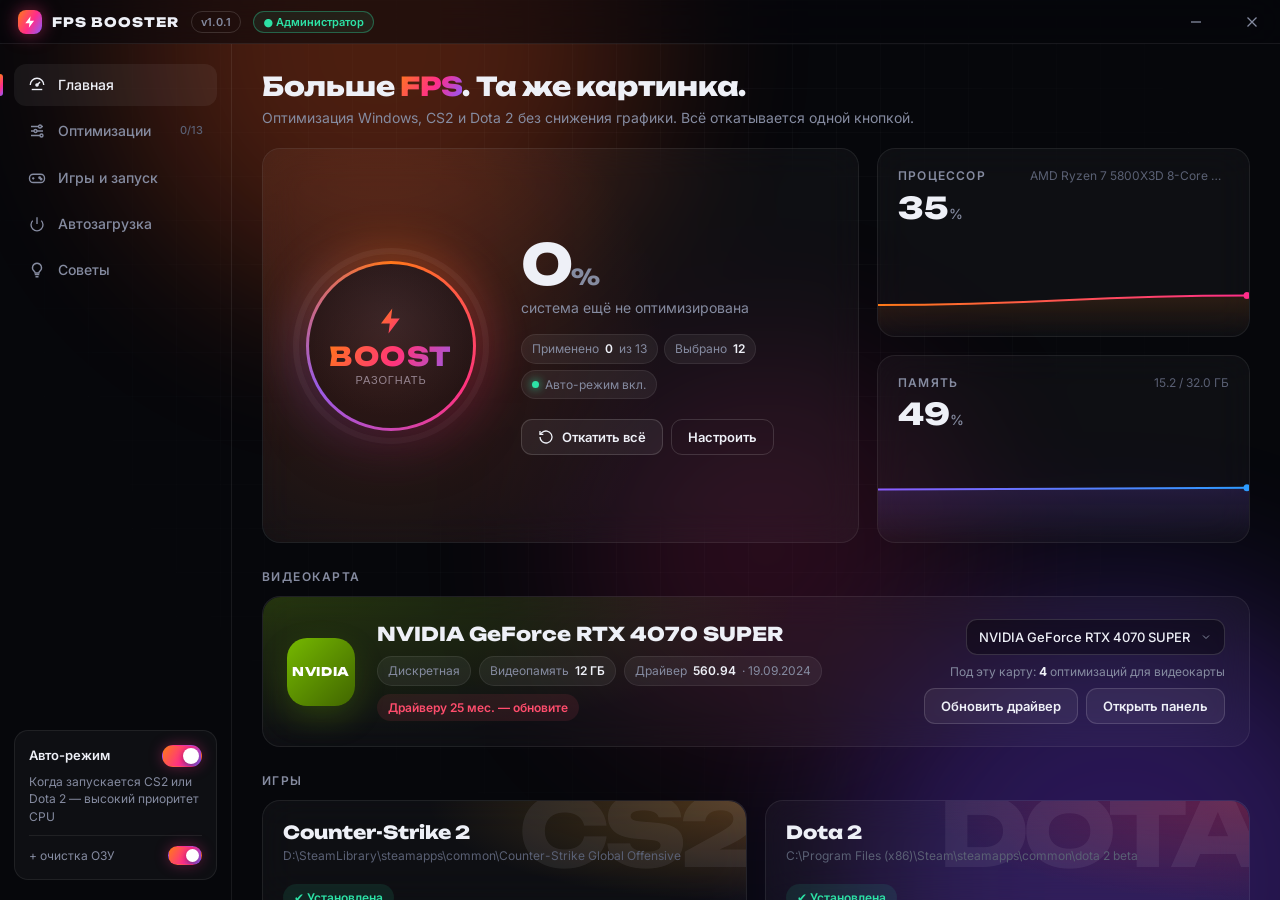
==== commit 40b48926: "FPS Booster: per-GPU optimizations, offline UI, fewer AV false positives GPU support (NVIDIA, AMD, I" ====
--- a/fps_booster/ui/index.html
+++ b/fps_booster/ui/index.html
@@ -4,9 +4,7 @@
 <meta charset="utf-8">
 <meta name="viewport" content="width=device-width, initial-scale=1">
 <title>FPS Booster</title>
-<link rel="preconnect" href="https://fonts.googleapis.com">
-<link rel="preconnect" href="https://fonts.gstatic.com" crossorigin>
-<link href="https://fonts.googleapis.com/css2?family=Inter:wght@400;500;600;700&family=Unbounded:wght@600;800&display=swap" rel="stylesheet">
+<link rel="stylesheet" href="fonts.css">
 <style>
 :root {
   --bg: #06070b;
@@ -265,6 +263,27 @@
 
 /* оптимизации */
 .tw-grid { display: grid; grid-template-columns: 1fr 1fr; gap: 12px; }
+
+/* видеокарта */
+.gpu-card { padding: 22px 24px; display: grid; grid-template-columns: auto 1fr auto; gap: 22px; align-items: center; overflow: hidden; --vc: var(--a3); --vg: rgba(139, 92, 255, .25); }
+.gpu-card.nvidia { --vc: #76b900; --vg: rgba(118, 185, 0, .22); }
+.gpu-card.amd { --vc: #ed1c24; --vg: rgba(237, 28, 36, .22); }
+.gpu-card.intel { --vc: #0a84ff; --vg: rgba(10, 132, 255, .22); }
+.gpu-card::before { content: ""; position: absolute; inset: 0; border-radius: inherit; pointer-events: none; background: radial-gradient(90% 160% at 0% 0%, var(--vg), transparent 60%); }
+.vlogo { position: relative; width: 68px; height: 68px; border-radius: 20px; display: grid; place-items: center; font: 800 12px var(--display); letter-spacing: .06em; color: #fff; background: linear-gradient(135deg, var(--vc), color-mix(in srgb, var(--vc) 55%, #000)); box-shadow: 0 12px 30px var(--vg); }
+.gpu-info { position: relative; min-width: 0; }
+.gpu-name { font: 800 19px var(--display); white-space: nowrap; overflow: hidden; text-overflow: ellipsis; }
+.gpu-meta { display: flex; gap: 8px; flex-wrap: wrap; margin-top: 10px; }
+.gpu-side { position: relative; display: grid; gap: 8px; justify-items: end; }
+.gpu-side .row { display: flex; gap: 8px; }
+.gsel { appearance: none; padding: 9px 34px 9px 12px; border-radius: 11px; border: 1px solid var(--border-strong); background: rgba(0,0,0,.35) url("data:image/svg+xml,%3Csvg xmlns='http://www.w3.org/2000/svg' width='12' height='12' fill='none' stroke='%23858ba0' stroke-width='2' viewBox='0 0 24 24'%3E%3Cpath d='m6 9 6 6 6-6'/%3E%3C/svg%3E") right 12px center no-repeat; color: var(--text); font: 500 13px var(--font); max-width: 300px; cursor: pointer; outline: none; }
+.gsel option { background: #12141c; }
+.gpu-auto { font-size: 12px; color: var(--muted); }
+.gpu-auto b { color: var(--text); }
+.vtips { padding: 18px 20px; margin-top: 12px; display: grid; grid-template-columns: 1fr auto; gap: 16px; align-items: start; }
+.vtips h4 { font-size: 14px; }
+.vtips ul { margin-top: 8px; padding-left: 18px; display: grid; gap: 5px; }
+.vtips li { font-size: 13px; color: var(--muted); }
 .tw {
   padding: 16px 18px; display: flex; gap: 14px; align-items: flex-start; transition: .2s; cursor: pointer;
 }
@@ -362,6 +381,8 @@
 
 @media (max-width: 1080px) {
   .dash, .games, .tw-grid, .tips { grid-template-columns: 1fr; }
+  .gpu-card { grid-template-columns: auto 1fr; }
+  .gpu-side { grid-column: 1 / -1; justify-items: start; }
   .quick { grid-template-columns: 1fr; }
 }
 </style>
@@ -481,6 +502,9 @@
           </div>
         </div>
 
+        <h3>Видеокарта</h3>
+        <div class="card gpu-card" id="gpuCard"></div>
+
         <h3>Игры</h3>
         <div class="games" id="gameCards"></div>
 
@@ -512,6 +536,7 @@
             <p class="lead">Выберите, что применить кнопкой BOOST. Ни один пункт не снижает качество графики в играх.</p>
           </div>
           <div style="display:flex;gap:8px">
+            <button class="btn ghost" id="selRec" title="Набор, подобранный под вашу видеокарту и ПК">★ Рекомендуемое</button>
             <button class="btn ghost" id="selAll">Выбрать все</button>
             <button class="btn primary" id="boost2">
               <svg viewBox="0 0 24 24" fill="#fff"><path d="M13 2 4 14h7l-1 8 9-12h-7z"/></svg>BOOST</button>
@@ -519,6 +544,9 @@
         </div>
         <h3 style="margin-top:4px">Для игр</h3>
         <div class="tw-grid" id="twGame"></div>
+        <h3>Для видеокарты <span id="gpuShort" style="text-transform:none;letter-spacing:0;color:var(--dim)"></span></h3>
+        <div class="tw-grid" id="twGpu"></div>
+        <div class="card vtips" id="vendorTips"></div>
         <h3>Для всего ПК</h3>
         <div class="tw-grid" id="twSystem"></div>
       </section>
@@ -638,7 +666,69 @@
   $("#cpuName").textContent = `${S.cpu_name} · ${S.cores} потоков`;
   $("#watchSw").checked = S.settings.watch;
   $("#purgeSw").checked = S.settings.purge_on_start;
-  renderTweaks(); renderGames(); renderLaunch();
+  renderGpu(); renderTweaks(); renderGames(); renderLaunch();
+}
+
+const VENDOR_LOGO = { nvidia: "NVIDIA", amd: "AMD", intel: "intel", other: "GPU" };
+function fmtDate(iso) { if (!iso) return ""; const [y, m, d] = iso.split("-"); return `${d}.${m}.${y}`; }
+function renderGpu() {
+  const card = $("#gpuCard");
+  const g = S.gpus.find(x => x.id === S.gpu);
+  const v = S.vendor;
+  $("#gpuShort").textContent = g ? "· " + g.name : "";
+  if (!g) {
+    card.className = "card gpu-card";
+    card.innerHTML = `<div class="vlogo">GPU</div><div class="gpu-info"><div class="gpu-name">Видеокарта не определена</div>
+      <div class="lead" style="margin-top:6px">Общие оптимизации всё равно применятся. Проверьте, установлен ли драйвер видеокарты.</div></div><div></div>`;
+  } else {
+    card.className = "card gpu-card " + g.vendor;
+    const age = g.driver_age_days;
+    const drv = g.driver_display ? `<span class="chip">Драйвер <b>${esc(g.driver_display)}</b>${g.driver_date ? " · " + fmtDate(g.driver_date) : ""}</span>` : "";
+    const ageChip = age == null ? "" : age > 180
+      ? `<span class="pill bad">Драйверу ${Math.floor(age / 30)} мес. — обновите</span>`
+      : age > 90 ? `<span class="pill mut">Драйвер ${Math.floor(age / 30)} мес.</span>` : `<span class="pill good">✔ Свежий драйвер</span>`;
+    const auto = S.tweaks.filter(t => t.category === "gpu" && t.available).length;
+    const select = S.gpus.length > 1
+      ? `<select class="gsel" id="gpuSel" title="Под какую карту оптимизировать">${S.gpus.map(x =>
+          `<option value="${esc(x.id)}" ${x.id === g.id ? "selected" : ""}>${esc(x.name)}</option>`).join("")}</select>` : "";
+    card.innerHTML = `<div class="vlogo">${VENDOR_LOGO[g.vendor] || "GPU"}</div>
+      <div class="gpu-info"><div class="gpu-name" title="${esc(g.name)}">${esc(g.name)}</div>
+        <div class="gpu-meta">
+          <span class="chip">${g.integrated ? "Встроенная" : "Дискретная"}</span>
+          ${g.vram ? `<span class="chip">Видеопамять <b>${g.vram < 2 ** 30 ? Math.round(g.vram / 2 ** 20) + " МБ" : Math.round(g.vram / 2 ** 30) + " ГБ"}</b></span>` : ""}
+          ${drv}${ageChip}
+        </div></div>
+      <div class="gpu-side">${select}
+        <span class="gpu-auto">Под эту карту: <b>${auto}</b> оптимизаций для видеокарты</span>
+        <div class="row">
+          ${v.driver_url ? `<button class="btn" id="drvBtn">Обновить драйвер</button>` : ""}
+          ${v.panel ? `<button class="btn" id="panelBtn">Открыть панель</button>` : ""}
+        </div></div>`;
+    const sel = $("#gpuSel");
+    if (sel) sel.addEventListener("change", async () => {
+      const r = await api("set_gpu", sel.value);
+      if (!r) return;
+      Object.assign(S, { tweaks: r.tweaks, gpus: r.gpus, gpu: r.gpu, vendor: r.vendor });
+      renderGpu(); renderTweaks(); renderGames();
+      toast("Оптимизации подобраны под " + S.gpus.find(x => x.id === S.gpu).name);
+    });
+    const drvBtn = $("#drvBtn");
+    if (drvBtn) drvBtn.addEventListener("click", () => api("open_url", v.driver_url));
+    const panelBtn = $("#panelBtn");
+    if (panelBtn) panelBtn.addEventListener("click", openPanel);
+  }
+  // подсказки производителя на странице оптимизаций
+  const tips = $("#vendorTips");
+  if (v.tips && v.tips.length) {
+    tips.style.display = "";
+    tips.innerHTML = `<div><h4>Ещё 2 минуты вручную в «${esc(v.panel)}»</h4><ul>${v.tips.map(t => `<li>${esc(t)}</li>`).join("")}</ul></div>
+      <button class="btn" id="panelBtn2">Открыть</button>`;
+    $("#panelBtn2").addEventListener("click", openPanel);
+  } else tips.style.display = "none";
+}
+async function openPanel() {
+  const ok = await api("open_gpu_panel");
+  toast(ok ? `Открываю «${S.vendor.panel}»` : "Программа производителя не найдена — открываю сайт с драйверами", ok ? "ok" : "warn");
 }
 
 function renderScore() {
@@ -667,8 +757,8 @@
 }
 
 function renderTweaks() {
-  for (const cat of ["game", "system"]) {
-    const box = $(cat === "game" ? "#twGame" : "#twSystem");
+  for (const cat of ["game", "gpu", "system"]) {
+    const box = $({ game: "#twGame", gpu: "#twGpu", system: "#twSystem" }[cat]);
     box.innerHTML = "";
     for (const t of S.tweaks.filter(x => x.category === cat)) {
       const el = document.createElement("div");
@@ -676,7 +766,7 @@
       el.className = "card tw" + (t.selected ? " on" : "") + (enabled ? "" : " off-avail");
       const tags = [];
       if (t.applied) tags.push(`<span class="tag applied">✔ применено</span>`);
-      if (!t.available) tags.push(`<span class="tag">игра не найдена</span>`);
+      if (!t.available) tags.push(`<span class="tag">${esc(t.reason || "недоступно")}</span>`);
       else if (t.locked) tags.push(`<span class="tag lock">нужен админ</span>`);
       else if (t.needs_admin) tags.push(`<span class="tag">админ</span>`);
       if (t.needs_reboot) tags.push(`<span class="tag">перезагрузка</span>`);
@@ -787,6 +877,10 @@
 }
 $("#boostBtn").addEventListener("click", boost);
 $("#boost2").addEventListener("click", () => { go("home"); setTimeout(boost, 250); });
+$("#selRec").addEventListener("click", async () => {
+  const r = await api("recommend");
+  if (r) { S.tweaks = r; renderTweaks(); renderGpu(); toast("Выбран рекомендуемый набор для вашего ПК"); }
+});
 $("#selAll").addEventListener("click", () => {
   S.tweaks.forEach(t => { if (t.available && !t.locked) { t.selected = true; api("set_selected", t.id, true); } });
   renderTweaks();
@@ -884,7 +978,10 @@
   const logs = [];
   const log = (msg, level = "info") => logs.push({ id: logs.length, t: new Date().toTimeString().slice(0, 8), msg, level });
   const tweaks = [
-    ["gpu_pref", "Игры всегда на мощной видеокарте", "Для ноутбуков с двумя GPU: CS2 и Dota 2 не запустятся случайно на встроенной графике.", "game", 0, 0, 1],
+    ["gpu_pref", "Игры всегда на NVIDIA GeForce RTX 4070 SUPER", "CS2 и Dota 2 запускаются строго на выбранной карте. Особенно важно для ноутбуков с двумя GPU.", "gpu", 0, 0, 1],
+    ["nvidia_profile", "Драйвер NVIDIA: максимальная производительность для CS2 и Dota 2", "Как в «Панели управления NVIDIA», только автоматически: электропитание — «Максимальная производительность», режим низкой задержки — «Вкл.». Графика не меняется.", "gpu", 1, 0, 1],
+    ["windowed_opt", "Оптимизация игр в окне (Windows 11)", "Для режима «Окно без рамки»: меньше задержка и выше FPS, работает как полноэкранный.", "gpu", 0, 0, 1],
+    ["hags", "Аппаратное планирование GPU (HAGS)", "Видеокарта сама управляет своей памятью: ниже задержка и нагрузка на процессор. Ваша карта поддерживает — рекомендуем.", "gpu", 1, 1, 1],
     ["autoexec", "Безопасный autoexec.cfg для CS2 / Dota 2", "Снимает лимит FPS в игре, ограничивает FPS в меню. Графику не трогает.", "game", 0, 0, 1],
     ["game_mode", "Игровой режим Windows", "Windows отдаёт игре приоритет по CPU/GPU и не ставит обновления во время игры.", "game", 0, 0, 1],
     ["game_dvr", "Отключить фоновую запись Xbox Game DVR", "Фоновая запись геймплея постоянно ест GPU и диск.", "game", 0, 0, 1],
@@ -894,11 +991,28 @@
     ["background_apps", "Запретить фоновую работу приложений Store", "Приложения из Microsoft Store не работают в фоне и не едят CPU/ОЗУ.", "system", 0, 0, 1],
     ["ui_fast", "Быстрый интерфейс Windows", "Меню открываются без задержки, окна сворачиваются без анимации.", "system", 0, 1, 1],
     ["transparency", "Отключить прозрачность Windows", "Немного разгружает видеокарту на рабочем столе.", "system", 0, 0, 0],
-    ["hags", "Аппаратное планирование GPU (HAGS)", "Снижает задержку на видеокартах GTX 10xx+/RX 5000+.", "system", 1, 1, 0],
   ].map(([id, title, description, category, needs_admin, needs_reboot, def]) => ({
     id, title, description, category, needs_admin: !!needs_admin, needs_reboot: !!needs_reboot,
-    available: true, locked: false, applied: false, selected: !!def,
+    available: true, locked: false, applied: false, selected: !!def, reason: "",
   }));
+  const gpus = [
+    { id: "10de:2783:01", name: "NVIDIA GeForce RTX 4070 SUPER", vendor: "nvidia", vram: 12 * 2 ** 30, integrated: false, driver_display: "560.94", driver_date: "2024-09-19", driver_age_days: 760 },
+    { id: "8086:a780:02", name: "Intel(R) UHD Graphics 770", vendor: "intel", vram: 128 * 2 ** 20, integrated: true, driver_display: "31.0.101.5590", driver_date: "2026-08-02", driver_age_days: 80 },
+  ];
+  const vendors = {
+    nvidia: { key: "nvidia", name: "NVIDIA", panel: "Панель управления NVIDIA", driver_url: "https://www.nvidia.com/ru-ru/drivers/", tips: [
+      "В CS2: Настройки → Видео → NVIDIA Reflex — «Включено + Boost».",
+      "Панель NVIDIA → Параметры 3D → Размер кэша шейдеров — «Без ограничений»: меньше фризов при первой загрузке карт.",
+      "Если монитор с G-SYNC: включите G-SYNC и V-Sync в панели NVIDIA, а в игре V-Sync выключите."] },
+    intel: { key: "intel", name: "Intel", panel: "Intel Graphics Software", driver_url: "https://www.intel.com/content/www/us/en/support/detect.html", tips: [
+      "Встроенная графика: две планки оперативной памяти (двухканальный режим) дают до +50% FPS.",
+      "Intel Graphics Software → Графика → Режим низкой задержки — «Вкл.»."] },
+  };
+  let gpu = gpus[0];
+  const sync = () => tweaks.forEach(tw => {
+    if (tw.id === "nvidia_profile") { tw.available = gpu.vendor === "nvidia"; tw.reason = "только для видеокарт NVIDIA"; tw.selected = tw.available; }
+    if (tw.id === "gpu_pref") tw.title = "Игры всегда на " + gpu.name;
+  });
   const st = [
     ["Discord", "C:\\Users\\Player\\AppData\\Local\\Discord\\Update.exe --processStart Discord.exe", true],
     ["Steam", "\"C:\\Program Files (x86)\\Steam\\steam.exe\" -silent", true],
@@ -910,8 +1024,8 @@
   log("Демо-режим: откройте программу на Windows для реальной работы", "warn");
   return {
     get_state: () => ({
-      app: "FPS Booster", version: "1.0.0", admin: true, cpu_name: "AMD Ryzen 7 5800X3D 8-Core Processor", cores: 16,
-      ram_total: 32 * 2 ** 30, tweaks,
+      app: "FPS Booster", version: "1.0.1", admin: true, cpu_name: "AMD Ryzen 7 5800X3D 8-Core Processor", cores: 16,
+      ram_total: 32 * 2 ** 30, tweaks, gpus, gpu: gpu.id, vendor: vendors[gpu.vendor],
       games: [
         { key: "cs2", name: "Counter-Strike 2", found: true, path: "D:\\SteamLibrary\\steamapps\\common\\Counter-Strike Global Offensive", launch: "-novid -nojoy +exec autoexec",
           notes: [["-novid", "без заставки при запуске"], ["-nojoy", "не грузить поддержку джойстиков — меньше ОЗУ"], ["+exec autoexec", "гарантированно выполнить autoexec.cfg"]] },
@@ -935,6 +1049,9 @@
     clean_temp: () => ({ count: 1284, size: 734 * 2 ** 20 }),
     get_startup: () => st,
     set_startup: (i, v) => { st[i].enabled = v; return { ok: true }; },
+    set_gpu: id => { gpu = gpus.find(g => g.id === id); sync(); log("Оптимизации подобраны под " + gpu.name, "ok"); return { tweaks, gpus, gpu: gpu.id, vendor: vendors[gpu.vendor] }; },
+    recommend: () => { tweaks.forEach(tw => tw.selected = tw.available && tw.id !== "transparency"); return tweaks; },
+    open_gpu_panel: () => true, open_url: () => null,
     set_selected: () => null, set_setting: () => null, minimize: () => null, close: () => null,
   };
 })();
--- a/fps_booster/ui/fonts.css
+++ b/fps_booster/ui/fonts.css
@@ -0,0 +1,38 @@
+/* Шрифты Inter и Unbounded (SIL Open Font License 1.1) встроены в программу,
+   чтобы она работала без интернета и ничего не загружала при запуске. */
+/* Inter cyrillic */
+@font-face {
+  font-family: "Inter";
+  font-style: normal;
+  font-weight: 400 700;
+  font-display: swap;
+  src: url([data-uri]) format("woff2");
+  unicode-range: U+0301, U+0400-045F, U+0490-0491, U+04B0-04B1, U+2116;
+}
+/* Inter latin */
+@font-face {
+  font-family: "Inter";
+  font-style: normal;
+  font-weight: 400 700;
+  font-display: swap;
+  src: url([data-uri]) format("woff2");
+  unicode-range: U+0000-00FF, U+0131, U+0152-0153, U+02BB-02BC, U+02C6, U+02DA, U+02DC, U+0304, U+0308, U+0329, U+2000-206F, U+20AC, U+2122, U+2191, U+2193, U+2212, U+2215, U+FEFF, U+FFFD;
+}
+/* Unbounded cyrillic */
+@font-face {
+  font-family: "Unbounded";
+  font-style: normal;
+  font-weight: 600 800;
+  font-display: swap;
+  src: url([data-uri]) format("woff2");
+  unicode-range: U+0301, U+0400-045F, U+0490-0491, U+04B0-04B1, U+2116;
+}
+/* Unbounded latin */
+@font-face {
+  font-family: "Unbounded";
+  font-style: normal;
+  font-weight: 600 800;
+  font-display: swap;
+  src: url([data-uri]) format("woff2");
+  unicode-range: U+0000-00FF, U+0131, U+0152-0153, U+02BB-02BC, U+02C6, U+02DA, U+02DC, U+0304, U+0308, U+0329, U+2000-206F, U+20AC, U+2122, U+2191, U+2193, U+2212, U+2215, U+FEFF, U+FFFD;
+}
